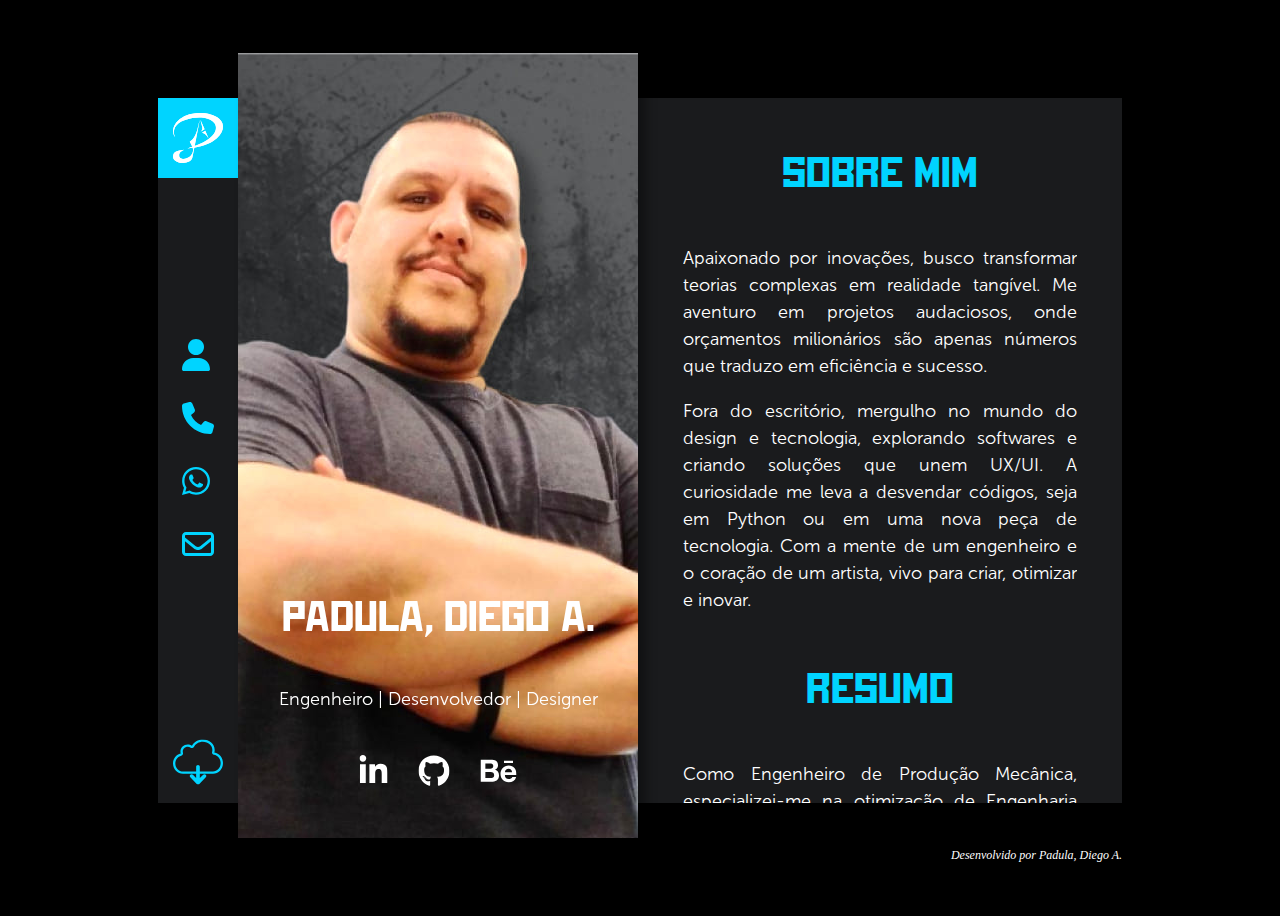
==== index.html @ 2d6364d8 "first commit" ====
<!DOCTYPE html>
    <html lang="pt-br">
    <head>
        <meta charset="UTF-8">
        <meta name="viewport" content="width=device-width, initial-scale=1.0">
        <link rel="stylesheet" href="https://cdnjs.cloudflare.com/ajax/libs/font-awesome/6.0.0-beta3/css/all.min.css">
        <link rel="stylesheet" href="styles/reset_dula.css">
        <link rel="stylesheet" href="styles/stiyle.css">
        <link rel="shortcut icon" href="assets/images/favicon.svg" type="image/x-icon">
        <title>The first Padula</title>
    </head>


    <body>
        <main>
            <header>
                <nav>
                    <a href="#"><img src="assets/images/ico-menu.svg" alt="Menu"></a>
                    <div class="nav__social">
                        <a href="#"><img src="assets/images/ico-user-solid.svg" alt="Icone Padula"></a>
                        <a href="#"><img src="assets/images/ico-phone-solid.svg" alt="Icone Fone"></a>
                        <a href="#"><img src="assets/images/ico-whatsapp.svg" alt="Icone Watsapp"></a>
                        <a href="#"><img src="assets/images/ico-envelope.svg" alt="Icone Email"></a>
                    </div>
                    <a class="nav__cloud" href="#"><img src="assets/images/ico-Cloud.svg" alt="Download CV"></a>
                </nav>
            </header>
            <section class="title"">
                <h1>Padula, Diego A.</h1>
                <h2>Engenheiro | Desenvolvedor | Designer</h2>
                <div class="title__social">
                    <a href="#"><img src="assets/images/ico-linkedin-in.svg" alt="Logo LinkedIn"></a>
                    <a href="#"><img src="assets/images/ico-github.svg" alt="Logo GitHub"></a>
                    <a href="#"><img src="assets/images/ico-behance.svg" alt="Logo Behance"></a>
                </div>
            </section>
            <section class="content">
                <h3>SOBRE MIM</h3>
                <p>Apaixonado por inovações, busco transformar teorias complexas em realidade tangível. Me aventuro em projetos audaciosos, onde orçamentos milionários são apenas números que traduzo em eficiência e sucesso.</p> 
                <p>Fora do escritório, mergulho no mundo do design e tecnologia, explorando softwares e criando soluções que unem UX/UI. A curiosidade me leva a desvendar códigos, seja em Python ou em uma nova peça de tecnologia. Com a mente de um engenheiro e o coração de um artista, vivo para criar, otimizar e inovar.</p>
                <h3>RESUMO</h3>
                <p>Como Engenheiro de Produção Mecânica, especializei-me na otimização de Engenharia de Processos Industriais, aplicando pensamento sistêmico e pensamento analítico para transformar desafios complexos em soluções inovadoras e eficientes. Com pensamento criativo, liderei projetos industriais significativos, promovendo agilidade e flexibilidade na aplicação de expertise em desenho industrial, automação e normas técnicas. Movido por curiosidade e aprendizagem contínua, também me destaquei na gestão de talentos, orientando equipes a ultrapassarem metas.</p>
                <p>Minha experiência se estende à Gestão de Inventários, onde, com alfabetização tecnológica, onde coordeno operações avaliadas em mais de R$ 800 milhões, utilizando os módulos SAP MM, WM e EWM em S/4Hana. Esta resiliência no gerenciamento de recursos complexos maximiza eficiência e precisão.</p>
                <p>Além disso, minha paixão por tecnologia e IA (inteligência artificial) me levou a desenvolver competências sólidas em software, enriquecendo minhas habilidades em UI e UX, e fortalecendo minha motivação no desenvolvimento de produtos inovadores, com processos de gerenciamento ágeis. Possuo conhecimentos em linguagens como Python, CSS, HTML, PHP e VBA, integrando soluções tecnológicas nos projetos que lidero.</p>
                <p>Com uma abordagem holística e multidisciplinar, estou sempre em busca de novos desafios e oportunidades para impulsionar inovação e melhores práticas, aplicando um robusto pensamento sistêmico da engenharia industrial, com criatividade para maximizar a eficiência de gestão de projetos.</p>
            </section>
        </main>
        <footer>Desenvolvido por Padula, Diego A. </footer>
    </body>

    </html>
---- styles/stiyle.css ----
@import url('https://fonts.googleapis.com/css2?family=Inter:wght@100..900&display=swap');
@import 'fonts.css';
/* @import "header.css"; */

:root {
	/* Colors */
	--cor-1: #00D4FF;
	--cor-2: #FF245C;
	--cor-3: #14AA37;
	--cor-4: #FF17B7;
	--cor-5: #8C008C;
	--cor-6: #FFFFFF;
	--cor-7: #000000;
	--cor-bg-1: #000000;
	--cor-bg-1-in: #1A1B1D;
	--cor-bg-2: #FFFFFF;
	--cor-text-1: #FFFFFF;
	--cor-text-2: #000000;
	/* Fonts */
	--font-inter: 'Inter', sans-serif;
	--font-awesome: 'Font Awesome 6 Free';
	--font-title: 'Rodchenko', sans-serif;
	--font-paragrf: 'MuseoSans', sans-serif;
}
* {
	font-size: 62.5%;
	overflow: hidden;
}
header {
	margin: 4.5rem 0;
	background-color: var(--cor-bg-1-in);
}

body {
	background-color: var(--cor-bg-1);
	padding: 4.5rem 15rem;
	/* height: 100vh; */
	height: calc(100vh - 9rem);
	display: flex;
	flex-direction: column;
}

main {
	flex: 1; /* Ocupa o espaço restante verticalmente */
	display: flex;
	/* Adiciona barra de rolagem vertical caso o conteúdo seja maior que a tela */
	overflow-y: auto;
}
nav {
	height: 100%;
	width: 8rem;
	display: flex;
	flex-direction: column;
	justify-content: space-between;
	align-items: center;
}
nav div {
	display: flex;
	flex-direction: column;
}
p{
	font-family: var(--font-paragrf);
	color: var(--cor-text-1);
	font-size: 1.8rem;
	font-weight: 300;
	line-height: 150%;
	text-align: justify;
}
h3{
	font-family: var(--font-title);
	color: var(--cor-1);
	font-size: 4.8rem;
	font-style: normal;
	font-weight: 400;
	line-height: normal;
	text-align: center;
}

.title {
	z-index: 1;
	display: flex;
	flex-direction: column;
	justify-content: flex-end;
	text-align: center;
	font-size: 1.6rem;
	width: 40rem;
	margin-bottom: 1rem;
	background-image: url('/assets/images/bg-FHD-ID-C.jpg');
	background-repeat: no-repeat;
	background-size: cover;
	box-shadow: .8rem .8rem 1rem #0000005d;
}
.title h1 {
	font-family: var(--font-title);
	color: var(--cor-text-1);
	font-size: 4.8rem;
	/* font-style: normal; */
	font-weight: 400;
	/* line-height: normal; */
	
}
.title h2{
	color: var(--cor-text-1);
	font-family: var(--font-paragrf);
	font-weight: 300;
	font-size: 1.8rem;
}

.title__social {
	display: flex;
    justify-content: center;
	margin: 3rem 0 5rem 0;
	gap: 3rem;
}
.nav__social{
	gap: 3rem;
}
.nav__cloud {
	margin: 1.75rem;
}
.content {
	font-size: 1.6rem;
	flex: 1;
	overflow-y: auto;
	box-sizing: content-box;
	padding: 0 4.5rem;
	margin: 4.5rem 0;
	background-color: var(--cor-bg-1-in);


}
footer {
	/* padding: 1rem; */
	text-align: end;
	font-size: 1.2rem;
	font-style: italic;
	color: var(--cor-text-1);
}

::-webkit-scrollbar {
    width: 0.8rem; /* largura da barra de rolagem */
	
	
}

::-webkit-scrollbar-track {
    background: var(--cor-bg-1-in); /* cor de fundo da área da barra de rolagem */
	margin: 2rem 0;
}

::-webkit-scrollbar-thumb {
    background: var(--cor-2); /* cor da alça da barra de rolagem */
    border-radius: .8rem; /* borda arredondada */

}

::-webkit-scrollbar-thumb:hover {
    background: var(--cor-3); /* cor da alça da barra de rolagem ao passar o mouse */

}
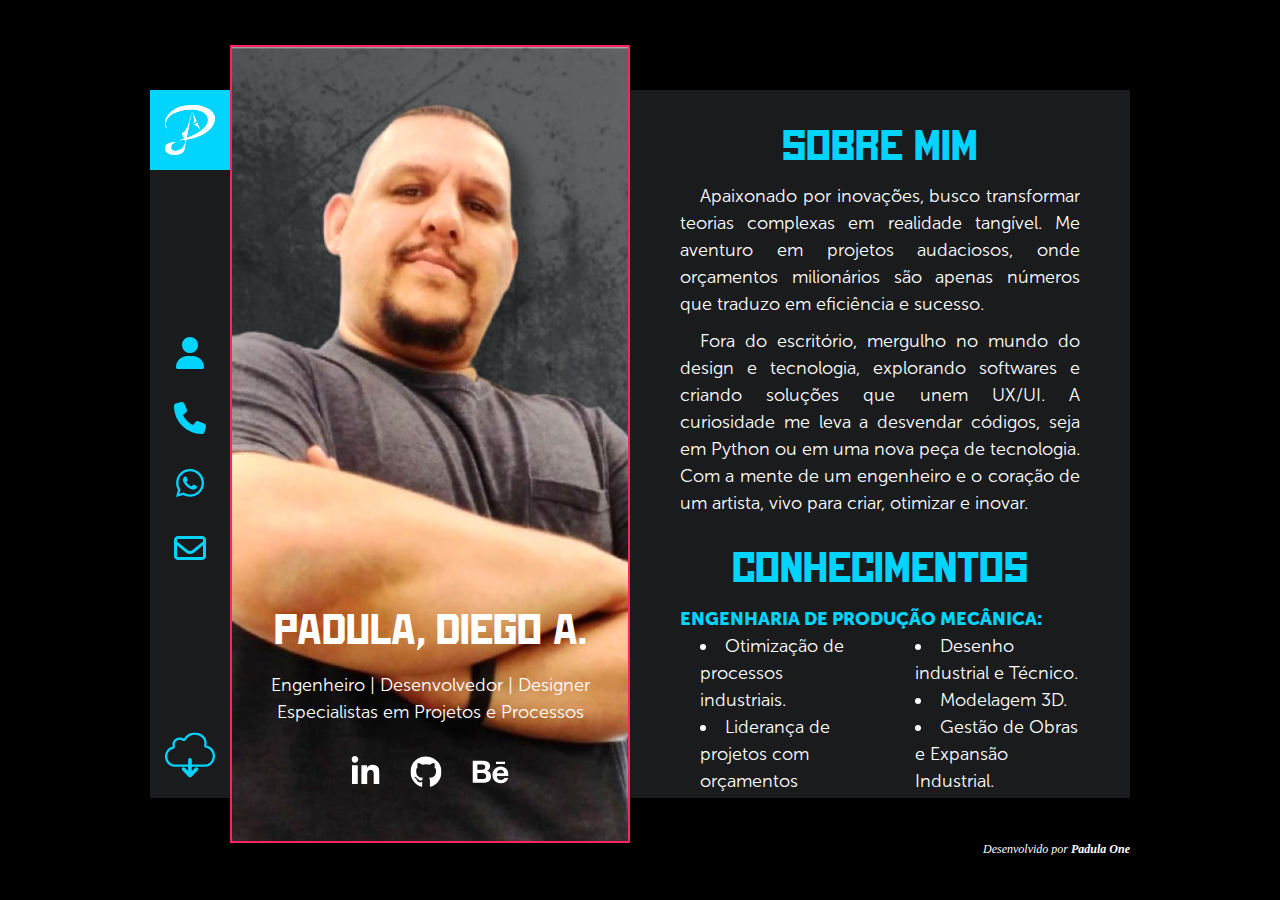
==== commit d787c466: "versão 3.0" ====
--- a/index.html
+++ b/index.html
@@ -1,13 +1,22 @@
-    <!DOCTYPE html>
-    <html lang="pt-br">
+<!DOCTYPE html>
+<html lang="pt-br">
+
     <head>
         <meta charset="UTF-8">
         <meta name="viewport" content="width=device-width, initial-scale=1.0">
         <link rel="stylesheet" href="https://cdnjs.cloudflare.com/ajax/libs/font-awesome/6.0.0-beta3/css/all.min.css">
         <link rel="stylesheet" href="styles/reset_dula.css">
-        <link rel="stylesheet" href="styles/stiyle.css">
-        <link rel="shortcut icon" href="assets/images/favicon.svg" type="image/x-icon">
-        <title>The first Padula</title>
+        <link rel="stylesheet" href="/styles/style.css">
+        <!-- favicons  -->
+        <link rel="apple-touch-icon" sizes="180x180" href="/assets/favicons/apple-touch-icon.png">
+        <link rel="icon" type="image/png" sizes="32x32" href="/assets/favicons/favicon-32x32.png">
+        <link rel="icon" type="image/png" sizes="16x16" href="/assets/favicons/favicon-16x16.png">
+        <link rel="manifest" href="/assets/favicons/site.webmanifest">
+        <link rel="mask-icon" href="/assets/favicons/safari-pinned-tab.svg" color="#00d4ff">
+        <meta name="msapplication-TileColor" content="#00d4ff">
+        <!-- favicons  -->
+        <meta name="theme-color" content="#000000">
+        <title>Padula One</title>
     </head>
 
 
@@ -17,35 +26,93 @@
                 <nav>
                     <a href="#"><img src="assets/images/ico-menu.svg" alt="Menu"></a>
                     <div class="nav__social">
-                        <a href="#"><img src="assets/images/ico-user-solid.svg" alt="Icone Padula"></a>
-                        <a href="#"><img src="assets/images/ico-phone-solid.svg" alt="Icone Fone"></a>
-                        <a href="#"><img src="assets/images/ico-whatsapp.svg" alt="Icone Watsapp"></a>
-                        <a href="#"><img src="assets/images/ico-envelope.svg" alt="Icone Email"></a>
+                        <a href="#"><img src="assets/images/ico-user-solid.svg" alt="Ícone Padula"></a>
+                        <a href="#"><img src="assets/images/ico-phone-solid.svg" alt="Ícone Fone"></a>
+                        <a href="https://wa.me/5511963691915"><img src="assets/images/ico-whatsapp.svg" alt="Ícone WhatsApp"></a>
+                        <a href="mailto:the@padula.one"><img src="assets/images/ico-envelope.svg" alt="Ícone Email"></a>
                     </div>
-                    <a class="nav__cloud" href="#"><img src="assets/images/ico-Cloud.svg" alt="Download CV"></a>
+                    <a class="nav__cloud" href="https://drive.google.com/drive/folders/1D1AF8q0YfTFr5rTaNIJB4-uq0I4eah7I?usp=sharing" target="_blank"><img src="assets/images/ico-Cloud.svg" alt="Download CV"></a>
                 </nav>
             </header>
-            <section class="title"">
+            <section class="title">
                 <h1>Padula, Diego A.</h1>
-                <h2>Engenheiro | Desenvolvedor | Designer</h2>
+                <h2>Engenheiro | Desenvolvedor | Designer <br>Especialistas em Projetos e Processos</h2>
                 <div class="title__social">
-                    <a href="#"><img src="assets/images/ico-linkedin-in.svg" alt="Logo LinkedIn"></a>
-                    <a href="#"><img src="assets/images/ico-github.svg" alt="Logo GitHub"></a>
-                    <a href="#"><img src="assets/images/ico-behance.svg" alt="Logo Behance"></a>
+                    <a href="https://www.linkedin.com/in/paduladiego/" target="_blank"><img src="assets/images/ico-linkedin-in.svg" alt="Logo LinkedIn"></a>
+                    <a href="https://github.com/paduladiego" target="_blank"><img src="assets/images/ico-github.svg" alt="Logo GitHub"></a>
+                    <a href="https://www.behance.net/paduladiego" target="_blank"><img src="assets/images/ico-behance.svg" alt="Logo Behance"></a>
                 </div>
             </section>
             <section class="content">
-                <h3>SOBRE MIM</h3>
-                <p>Apaixonado por inovações, busco transformar teorias complexas em realidade tangível. Me aventuro em projetos audaciosos, onde orçamentos milionários são apenas números que traduzo em eficiência e sucesso.</p> 
-                <p>Fora do escritório, mergulho no mundo do design e tecnologia, explorando softwares e criando soluções que unem UX/UI. A curiosidade me leva a desvendar códigos, seja em Python ou em uma nova peça de tecnologia. Com a mente de um engenheiro e o coração de um artista, vivo para criar, otimizar e inovar.</p>
-                <h3>RESUMO</h3>
-                <p>Como Engenheiro de Produção Mecânica, especializei-me na otimização de Engenharia de Processos Industriais, aplicando pensamento sistêmico e pensamento analítico para transformar desafios complexos em soluções inovadoras e eficientes. Com pensamento criativo, liderei projetos industriais significativos, promovendo agilidade e flexibilidade na aplicação de expertise em desenho industrial, automação e normas técnicas. Movido por curiosidade e aprendizagem contínua, também me destaquei na gestão de talentos, orientando equipes a ultrapassarem metas.</p>
-                <p>Minha experiência se estende à Gestão de Inventários, onde, com alfabetização tecnológica, onde coordeno operações avaliadas em mais de R$ 800 milhões, utilizando os módulos SAP MM, WM e EWM em S/4Hana. Esta resiliência no gerenciamento de recursos complexos maximiza eficiência e precisão.</p>
-                <p>Além disso, minha paixão por tecnologia e IA (inteligência artificial) me levou a desenvolver competências sólidas em software, enriquecendo minhas habilidades em UI e UX, e fortalecendo minha motivação no desenvolvimento de produtos inovadores, com processos de gerenciamento ágeis. Possuo conhecimentos em linguagens como Python, CSS, HTML, PHP e VBA, integrando soluções tecnológicas nos projetos que lidero.</p>
-                <p>Com uma abordagem holística e multidisciplinar, estou sempre em busca de novos desafios e oportunidades para impulsionar inovação e melhores práticas, aplicando um robusto pensamento sistêmico da engenharia industrial, com criatividade para maximizar a eficiência de gestão de projetos.</p>
+                <article>
+                    <h3>SOBRE MIM</h3>
+                    <p>Apaixonado por inovações, busco transformar teorias complexas em realidade tangível. Me aventuro em projetos audaciosos, onde orçamentos milionários são apenas números que traduzo em eficiência e sucesso.</p>
+                    <p>Fora do escritório, mergulho no mundo do design e tecnologia, explorando softwares e criando soluções que unem UX/UI. A curiosidade me leva a desvendar códigos, seja em Python ou em uma nova peça de tecnologia. Com a mente de um engenheiro e o coração de um artista, vivo para criar, otimizar e inovar.</p>
+                </article>
+                <article>
+                    <h3>Conhecimentos</h3>
+                    <h4>Engenharia de Produção Mecânica:</h4>
+                    <div class="content__list">
+                        <ul>
+                            <li>Otimização de processos industriais.</li>
+                            <li>Liderança de projetos com orçamentos significativos</li>
+                            <li>Conformidade com normas técnicas e de segurança.</li>
+                            <li>Gestão de inventários.</li>
+                        </ul>
+                        <ul>
+                            <li>Desenho industrial e Técnico.</li>
+                            <li>Modelagem 3D.</li>
+                            <li>Gestão de Obras e Expansão Industrial.</li>
+                            <li>Automação Industrial.</li>
+                        </ul>
+                    </div>
+                    <h4>Desenvolvimento de Software:</h4>
+                    <div class="content__list">
+                        <ul>
+                            <li>Integração entre UX e UI.</li>
+                            <li>Gestão de equipe e prazos.</li>
+                            <li>Alta percepção de necessidades para integração entre clientes e programadores.</li>
+                        </ul>
+                        <ul>
+                            <li>Conhecimentos em linguagens de programação.</li>
+                            <li>Conhecimento em inteligência artificial (IA).</li>
+                        </ul>
+                    </div>
+                    <h4>Técnicos</h4>
+                    <div class="content__list">
+                        <ul>
+                            <li>SAP MM e WM</li>
+                            <li>S4Hana MM, EWM</li>
+                            <li>Blender</li>
+                            <li>Corel</li>
+                            <li>Adobe</li>
+                        </ul>
+                        <ul>
+                            <li>Sketchup</li>
+                            <li>Autocad</li>
+                            <li>Office 365</li>
+                            <li>MS Project</li>
+                            <li>Git</li>
+                        </ul>
+                        <ul>
+                            <li>Python</li>
+                            <li>CSS</li>
+                            <li>HTML</li>
+                            <li>JavaScript</li>
+                            <li>VBA</li>
+                        </ul>
+                    </div>
+                </article>
+                <article>
+                    <h3>RESUMO</h3>
+                    <p>Como Engenheiro de Produção Mecânica, especializei-me na otimização de Engenharia de Processos Industriais, aplicando pensamento sistêmico e analítico para transformar desafios complexos em soluções inovadoras e eficientes. Com criatividade, liderei projetos industriais significativos, promovendo agilidade e flexibilidade com aplicação de expertise em desenho industrial, automação e normas técnicas. Movido por curiosidade e aprendizagem contínua, também me destaquei na gestão de talentos, orientando equipes a ultrapassarem metas.</p>
+                    <p>Minha experiência se estende à Gestão de Inventários, com alfabetização tecnológica, coordeno operações avaliadas em mais de R$ 800 milhões, utilizando os módulos SAP MM e EWM em S4Hana. Esta resiliência no gerenciamento de recursos complexos maximiza eficiência e precisão.</p>
+                    <p>Além disso, minha paixão por tecnologia me levou a desenvolver competências sólidas em software, enriquecendo habilidades em UI e UX, e fortalecendo minha motivação no desenvolvimento de produtos inovadores, com metodologias ágeis. Possuo conhecimentos em diversas linguagens de programação, integrando soluções tecnológicas nos projetos que lidero.</p>
+                    <p>Com uma abordagem holística e multidisciplinar, estou sempre em busca de novos desafios e oportunidades para impulsionar inovação e melhores práticas, aplicando um robusto pensamento sistêmico da engenharia industrial, com criatividade para maximizar a eficiência de gestão de projetos e processos.</p>
+                </article>
             </section>
         </main>
-        <footer>Desenvolvido por Padula, Diego A. </footer>
+        <footer>Desenvolvido por <a href="https://padula.one"><b>Padula One</b></a></footer>
     </body>
 
     </html>--- a/styles/style.css
+++ b/styles/style.css
@@ -0,0 +1,151 @@
+@import url('https://fonts.googleapis.com/css2?family=Inter:wght@100..900&display=swap');
+@import './fonts.css';
+@import './scroll.css';
+
+:root {
+    /* Colors */
+    --cor-1: #00D4FF;
+    --cor-2: #FF245C;
+    --cor-3: #14AA37;
+    --cor-4: #FF17B7;
+    --cor-5: #8C008C;
+    --cor-6: #FFFFFF;
+    --cor-7: #000000;
+    --cor-bg-1: #000000;
+    --cor-bg-1-in: #1A1B1D;
+    --cor-bg-2: #FFFFFF;
+    --cor-text-1: #FFFFFF;
+    --cor-text-2: #000000;
+    /* Fonts */
+    --font-title: 'Rodchenko', sans-serif;
+    --font-paragraph: 'MuseoSans', sans-serif;
+    --font-inter: 'Inter', sans-serif;
+    --font-awesome: 'Font Awesome 6 Free', sans-serif;
+    font-size: 62.5%;
+}
+
+* {
+    overflow: hidden;
+    font-size: 1.8rem;
+    color: var(--cor-text-1);
+    font-family: var(--font-paragraph);
+    font-weight: 300;
+
+}
+
+body {
+    padding: 4.5rem 15rem;
+    background-color: var(--cor-bg-1);
+    height: 100vh;
+    display: flex;
+    flex-direction: column;
+}
+
+main {
+    display: flex;
+    flex: 1;
+    /* overflow-y: auto; */
+}
+
+header {
+    padding: 4.5rem 0;
+    width: 8rem;
+}
+
+nav {
+    display: flex;
+    flex-direction: column;
+    background-color: var(--cor-bg-1-in);
+    height: 100%;
+    justify-content: space-between;
+    padding-bottom: 1.75rem;
+    text-align: center;
+}
+
+.nav__social {
+    display: flex;
+    flex-direction: column;
+    gap: 3rem;
+}
+
+.title {
+    background-color: springgreen;
+    z-index: 1;
+    width: 40rem;
+    display: flex;
+    flex-direction: column;
+    justify-content: flex-end;
+    text-align: center;
+    padding-bottom: 0;
+    background-image: url('/assets/images/bg-FHD-ID-C.jpg');
+    background-size: cover;
+    border: 0.2rem var(--cor-2) solid;
+}
+
+h1,
+h3 {
+    font-family: var(--font-title);
+    font-size: 4.8rem;
+    font-weight: 400;
+}
+
+.title h2 {
+    margin-top: 2rem;
+    font-size: 1.8rem;
+    line-height: 150%;
+}
+
+.title__social {
+    display: flex;
+    justify-content: center;
+    gap: 3rem;
+    padding: 3rem 0 5rem 0;
+}
+
+.content {
+    background-color: var(--cor-bg-1-in);
+    flex: 1;
+    overflow-y: auto;
+    text-align: center;
+    margin: 4.5rem 0;
+    padding: 1rem 5rem;
+}
+
+.content h3 {
+    color: var(--cor-1);
+    padding: 2rem 0 1rem 0;
+}
+
+.content p {
+    padding: 0.5rem 0;
+    text-align: justify;
+    line-height: 150%;
+    text-indent: 2rem;
+}
+
+.content h4 {
+    text-align: left;
+    font-weight: 900;
+    color: var(--cor-1);
+    text-transform: uppercase;
+    padding: 1rem 0 0.5rem 0;
+}
+.content__list{
+    display: flex;
+    gap: 3rem;
+    line-height: 150%;
+    text-align: left;
+}
+.content__list ul{
+    padding: 0 0 1rem 2rem;
+    list-style: disc inside;
+    width: 50%;
+}
+
+footer {
+    font-size: 1.2rem;
+    text-align: end;
+    font-style: italic;
+    color: var(--cor-text-1);
+    /* background-color: coral; */
+}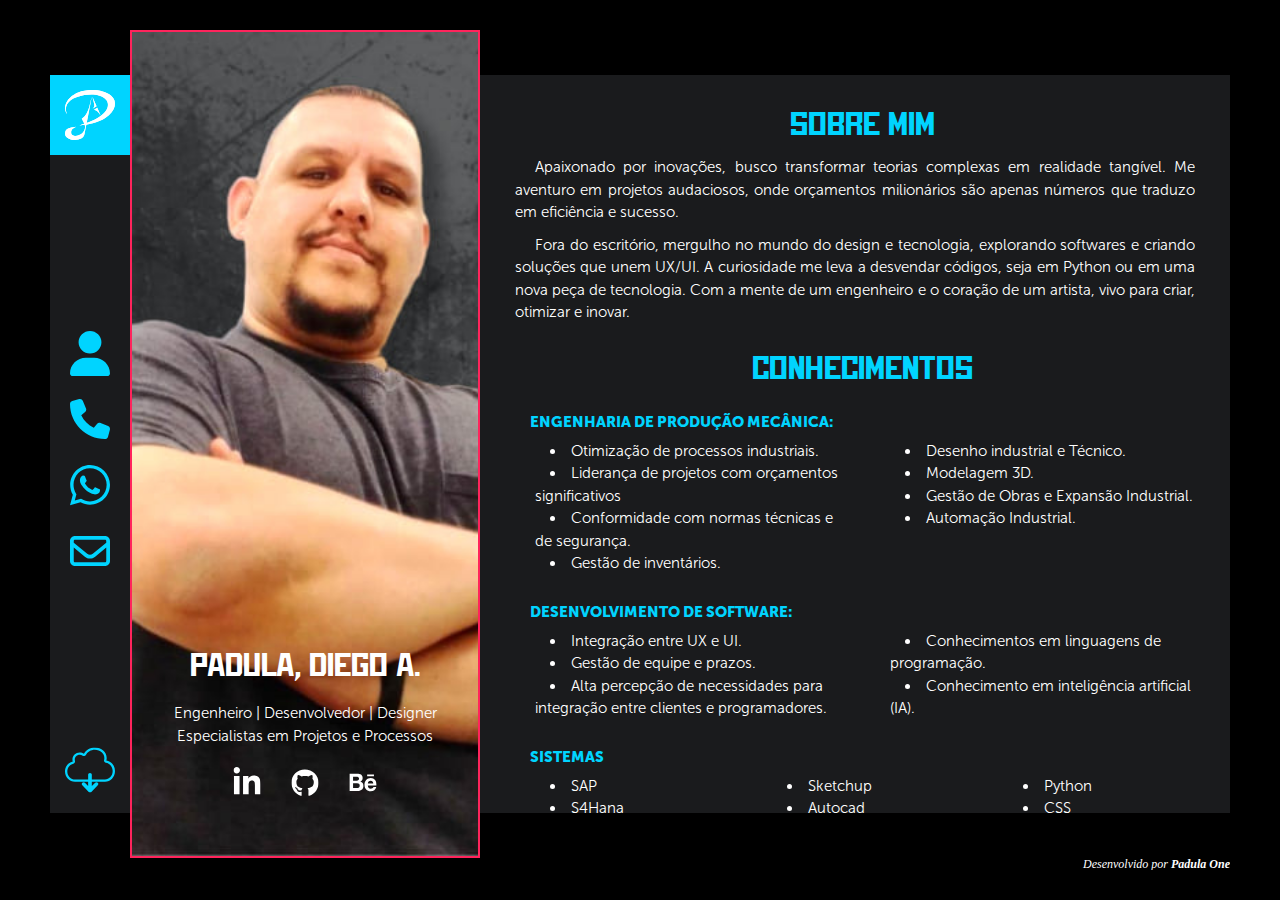
==== commit 632db350: "updade from screen" ====
--- a/index.html
+++ b/index.html
@@ -5,14 +5,15 @@
         <meta charset="UTF-8">
         <meta name="viewport" content="width=device-width, initial-scale=1.0">
         <link rel="stylesheet" href="https://cdnjs.cloudflare.com/ajax/libs/font-awesome/6.0.0-beta3/css/all.min.css">
-        <link rel="stylesheet" href="styles/reset_dula.css">
-        <link rel="stylesheet" href="/styles/style.css">
+        <link rel="stylesheet" href="./styles/reset_dula.css">
+        <link rel="stylesheet" href="./styles/style.css">
         <!-- favicons  -->
-        <link rel="apple-touch-icon" sizes="180x180" href="/assets/favicons/apple-touch-icon.png">
-        <link rel="icon" type="image/png" sizes="32x32" href="/assets/favicons/favicon-32x32.png">
-        <link rel="icon" type="image/png" sizes="16x16" href="/assets/favicons/favicon-16x16.png">
-        <link rel="manifest" href="/assets/favicons/site.webmanifest">
-        <link rel="mask-icon" href="/assets/favicons/safari-pinned-tab.svg" color="#00d4ff">
+        <link rel="shortcut icon" href="./assets/img/ico/favicon.ico" type="image/x-icon">
+        <link rel="apple-touch-icon" sizes="180x180" href="./assets/favicons/apple-touch-icon.png">
+        <link rel="icon" type="image/png" sizes="32x32" href="./assets/favicons/favicon-32x32.png">
+        <link rel="icon" type="image/png" sizes="16x16" href="./assets/favicons/favicon-16x16.png">
+        <link rel="manifest" href="./assets/favicons/site.webmanifest">
+        <link rel="mask-icon" href="./assets/favicons/safari-pinned-tab.svg" color="#00d4ff">
         <meta name="msapplication-TileColor" content="#00d4ff">
         <!-- favicons  -->
         <meta name="theme-color" content="#000000">
@@ -24,23 +25,27 @@
         <main>
             <header>
                 <nav>
-                    <a href="#"><img src="assets/images/ico-menu.svg" alt="Menu"></a>
+                    <a href="#"><img src="./assets/images/ico-menu.svg" alt="Menu"></a>
                     <div class="nav__social">
-                        <a href="#"><img src="assets/images/ico-user-solid.svg" alt="Ícone Padula"></a>
-                        <a href="#"><img src="assets/images/ico-phone-solid.svg" alt="Ícone Fone"></a>
-                        <a href="https://wa.me/5511963691915"><img src="assets/images/ico-whatsapp.svg" alt="Ícone WhatsApp"></a>
-                        <a href="mailto:the@padula.one"><img src="assets/images/ico-envelope.svg" alt="Ícone Email"></a>
+                        <a href="#"><img src="./assets/images/ico-user-solid.svg" alt="Ícone Padula"></a>
+                        <a href="#"><img src="./assets/images/ico-phone-solid.svg" alt="Ícone Fone"></a>
+                        <a href="https://wa.me/5511963691915"><img src="./assets/images/ico-whatsapp.svg" alt="Ícone WhatsApp"></a>
+                        <a href="mailto:the@padula.one"><img src="./assets/images/ico-envelope.svg" alt="Ícone Email"></a>
                     </div>
-                    <a class="nav__cloud" href="https://drive.google.com/drive/folders/1D1AF8q0YfTFr5rTaNIJB4-uq0I4eah7I?usp=sharing" target="_blank"><img src="assets/images/ico-Cloud.svg" alt="Download CV"></a>
+                    <a class="nav__cloud" href="https://drive.google.com/drive/folders/1D1AF8q0YfTFr5rTaNIJB4-uq0I4eah7I?usp=sharing" target="_blank"><img src="./assets/images/ico-Cloud.svg" alt="Download CV"></a>
                 </nav>
             </header>
             <section class="title">
-                <h1>Padula, Diego A.</h1>
-                <h2>Engenheiro | Desenvolvedor | Designer <br>Especialistas em Projetos e Processos</h2>
-                <div class="title__social">
-                    <a href="https://www.linkedin.com/in/paduladiego/" target="_blank"><img src="assets/images/ico-linkedin-in.svg" alt="Logo LinkedIn"></a>
-                    <a href="https://github.com/paduladiego" target="_blank"><img src="assets/images/ico-github.svg" alt="Logo GitHub"></a>
-                    <a href="https://www.behance.net/paduladiego" target="_blank"><img src="assets/images/ico-behance.svg" alt="Logo Behance"></a>
+                <div class="title__id__mobile">
+                </div>
+                <div class="tittle__id">
+                    <h1>Padula, Diego A.</h1>
+                    <h2>Engenheiro | Desenvolvedor | Designer <br>Especialistas em Projetos e Processos</h2>
+                    <div class="title__social">
+                        <a href="https://www.linkedin.com/in/paduladiego/" target="_blank"><img src="./assets/images/ico-linkedin-in.svg" alt="Logo LinkedIn"></a>
+                        <a href="https://github.com/paduladiego" target="_blank"><img src="./assets/images/ico-github.svg" alt="Logo GitHub"></a>
+                        <a href="https://www.behance.net/paduladiego" target="_blank"><img src="./assets/images/ico-behance.svg" alt="Logo Behance"></a>
+                    </div>
                 </div>
             </section>
             <section class="content">
@@ -78,11 +83,11 @@
                             <li>Conhecimento em inteligência artificial (IA).</li>
                         </ul>
                     </div>
-                    <h4>Técnicos</h4>
-                    <div class="content__list">
+                    <h4>Sistemas</h4>
+                    <div class="content__list __sistema">
                         <ul>
-                            <li>SAP MM e WM</li>
-                            <li>S4Hana MM, EWM</li>
+                            <li>SAP</li>
+                            <li>S4Hana  </li>
                             <li>Blender</li>
                             <li>Corel</li>
                             <li>Adobe</li>
--- a/styles/style.css
+++ b/styles/style.css
@@ -1,28 +1,14 @@
 @import url('https://fonts.googleapis.com/css2?family=Inter:wght@100..900&display=swap');
+@import './root.css';
 @import './fonts.css';
 @import './scroll.css';
-
-:root {
-    /* Colors */
-    --cor-1: #00D4FF;
-    --cor-2: #FF245C;
-    --cor-3: #14AA37;
-    --cor-4: #FF17B7;
-    --cor-5: #8C008C;
-    --cor-6: #FFFFFF;
-    --cor-7: #000000;
-    --cor-bg-1: #000000;
-    --cor-bg-1-in: #1A1B1D;
-    --cor-bg-2: #FFFFFF;
-    --cor-text-1: #FFFFFF;
-    --cor-text-2: #000000;
-    /* Fonts */
-    --font-title: 'Rodchenko', sans-serif;
-    --font-paragraph: 'MuseoSans', sans-serif;
-    --font-inter: 'Inter', sans-serif;
-    --font-awesome: 'Font Awesome 6 Free', sans-serif;
-    font-size: 62.5%;
-}
+@import './body.css';
+@import './header.css';
+@import './main.css';
+@import './nav.css';
+@import './title.css';
+@import './content.css';
+@import './footer.css';
 
 * {
     overflow: hidden;
@@ -33,55 +19,6 @@
 
 }
 
-body {
-    padding: 4.5rem 15rem;
-    background-color: var(--cor-bg-1);
-    height: 100vh;
-    display: flex;
-    flex-direction: column;
-}
-
-main {
-    display: flex;
-    flex: 1;
-    /* overflow-y: auto; */
-}
-
-header {
-    padding: 4.5rem 0;
-    width: 8rem;
-}
-
-nav {
-    display: flex;
-    flex-direction: column;
-    background-color: var(--cor-bg-1-in);
-    height: 100%;
-    justify-content: space-between;
-    padding-bottom: 1.75rem;
-    text-align: center;
-}
-
-.nav__social {
-    display: flex;
-    flex-direction: column;
-    gap: 3rem;
-}
-
-.title {
-    background-color: springgreen;
-    z-index: 1;
-    width: 40rem;
-    display: flex;
-    flex-direction: column;
-    justify-content: flex-end;
-    text-align: center;
-    padding-bottom: 0;
-    background-image: url('/assets/images/bg-FHD-ID-C.jpg');
-    background-size: cover;
-    border: 0.2rem var(--cor-2) solid;
-}
-
 h1,
 h3 {
     font-family: var(--font-title);
@@ -89,63 +26,57 @@
     font-weight: 400;
 }
 
-.title h2 {
-    margin-top: 2rem;
-    font-size: 1.8rem;
-    line-height: 150%;
+@media screen and (min-width: 2100px) {
+    * {
+        font-size: 2.4rem;
+    }
+
+    h1,
+    h3 {
+        font-size: 7rem;
+    }
+
 }
 
-.title__social {
-    display: flex;
-    justify-content: center;
-    gap: 3rem;
-    padding: 3rem 0 5rem 0;
+@media screen and (max-width: 1500px) {
+    * {
+        font-size: 1.5rem;
+    }
+
+    h1,
+    h3 {
+        font-size: 3.6rem;
+    }
+
 }
 
-.content {
-    background-color: var(--cor-bg-1-in);
-    flex: 1;
-    overflow-y: auto;
-    text-align: center;
-    margin: 4.5rem 0;
-    padding: 1rem 5rem;
+@media screen and (max-width: 800px) {
+    * {
+        font-size: 1.6rem;
+
+    }
+
+    h1,
+    h3 {
+        font-size: 4rem;
+    }
 }
 
-.content h3 {
-    color: var(--cor-1);
-    padding: 2rem 0 1rem 0;
+@media screen and (max-width: 580px) {
+    * {
+        font-size: 1.4rem;
+
+    }
+
+    h1,
+    h3 {
+        font-size: 3rem;
+    }
 }
 
-.content p {
-    padding: 0.5rem 0;
-    text-align: justify;
-    line-height: 150%;
-    text-indent: 2rem;
-}
+@media screen and (max-width: 480px) {
+    * {
+        font-size: 1.2rem;
 
-.content h4 {
-    text-align: left;
-    font-weight: 900;
-    color: var(--cor-1);
-    text-transform: uppercase;
-    padding: 1rem 0 0.5rem 0;
-}
-.content__list{
-    display: flex;
-    gap: 3rem;
-    line-height: 150%;
-    text-align: left;
-}
-.content__list ul{
-    padding: 0 0 1rem 2rem;
-    list-style: disc inside;
-    width: 50%;
-}
-
-footer {
-    font-size: 1.2rem;
-    text-align: end;
-    font-style: italic;
-    color: var(--cor-text-1);
-    /* background-color: coral; */
+    }
 }